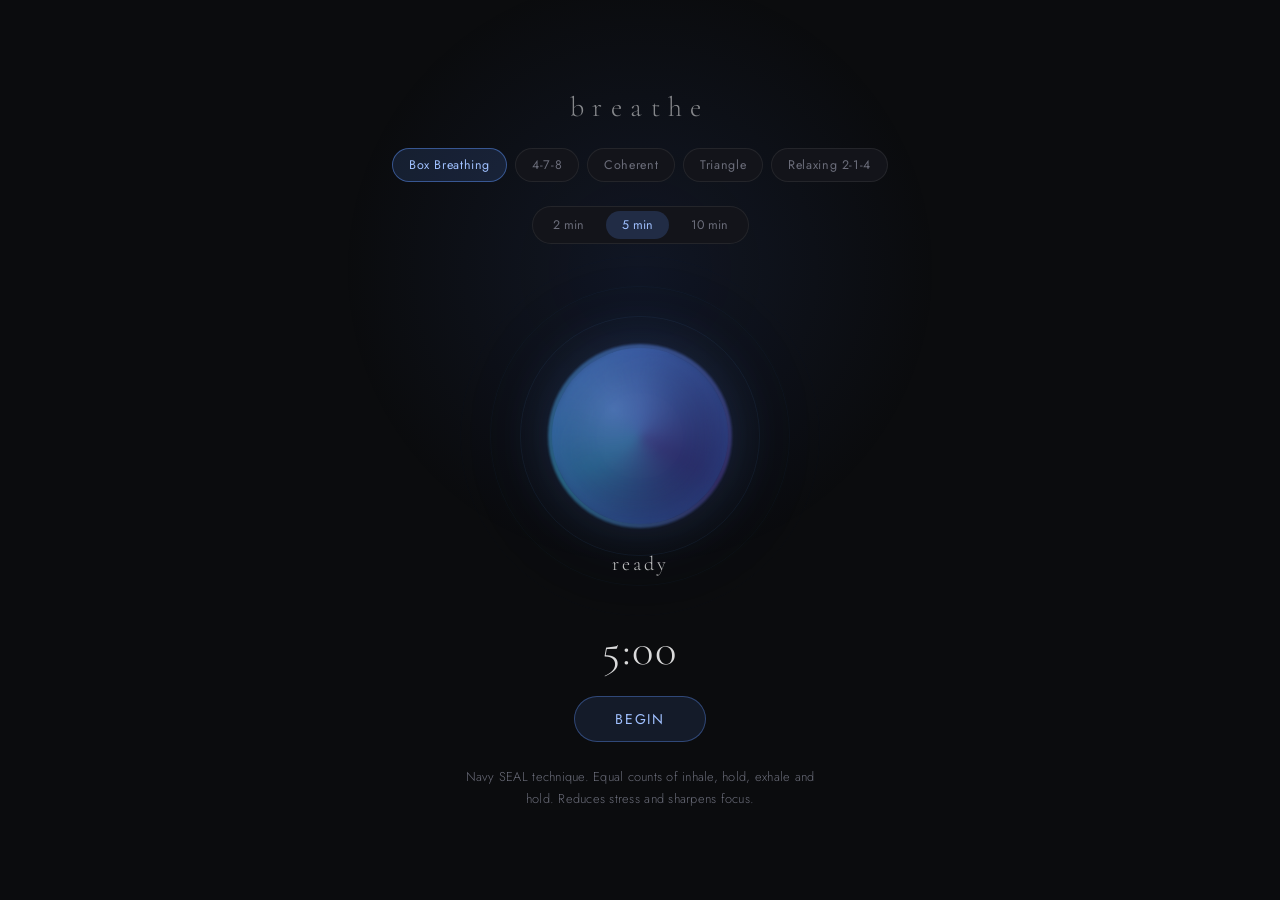
==== index.html @ 4fe9e1fa "feat: claude breathing v1.0" ====
<!doctype html>
<html lang="en">
  <head>
    <meta charset="UTF-8" />
    <meta name="viewport" content="width=device-width, initial-scale=1.0" />
    <title>Breathe</title>
    <link rel="stylesheet" href="./style/style.css" />
    <link
      href="https://fonts.googleapis.com/css2?family=Cormorant+Garamond:wght@300;400;500&family=Jost:wght@300;400;500&display=swap"
      rel="stylesheet"
    />
  </head>
  <body>
    <div class="bg-glow"></div>

    <div class="container">
      <header>
        <div class="logo">breathe</div>
      </header>

      <!-- Technique Selector -->
      <div class="technique-strip" id="technique-strip"></div>

      <!-- Duration Selector -->
      <div class="duration-strip">
        <button class="dur-btn" data-minutes="2">2 min</button>
        <button class="dur-btn active" data-minutes="5">5 min</button>
        <button class="dur-btn" data-minutes="10">10 min</button>
      </div>

      <!-- Central Orb -->
      <div class="orb-wrapper">
        <div class="orb-ring ring-3"></div>
        <div class="orb-ring ring-2"></div>
        <div class="orb-ring ring-1"></div>
        <div class="orb" id="orb">
          <div class="orb-core"></div>
        </div>
        <div class="phase-info">
          <div class="phase-label" id="phase-label">Ready</div>
          <div class="phase-count" id="phase-count"></div>
        </div>
      </div>

      <!-- Session Timer -->
      <div class="session-timer" id="session-timer">5:00</div>

      <!-- Start / Pause button -->
      <div class="controls">
        <button class="btn-main" id="btn-main">Begin</button>
        <button class="btn-reset" id="btn-reset" style="display: none">
          ↺
        </button>
      </div>

      <!-- Technique description -->
      <div class="technique-desc" id="technique-desc"></div>
    </div>

    <script src="./script/script.js"></script>
  </body>
</html>
---- style/style.css ----
/* ─── Reset & Base ─── */
*, *::before, *::after { box-sizing: border-box; margin: 0; padding: 0; }

:root {
  --bg: #0b0c0e;
  --surface: #13141a;
  --border: rgba(255,255,255,0.07);
  --text: #e8e8ec;
  --text-dim: #6b6d7a;
  --accent: #5b8def;
  --accent-glow: rgba(91, 141, 239, 0.35);
  --orb-min: 180px;
  --orb-scale: 1;
  --phase-progress: 0;
  font-size: 16px;
}

html, body {
  height: 100%;
  background: var(--bg);
  color: var(--text);
  font-family: 'Jost', sans-serif;
  font-weight: 300;
  display: flex;
  align-items: center;
  justify-content: center;
  overflow: hidden;
}

/* ─── Background ambient glow ─── */
.bg-glow {
  position: fixed;
  top: 30%;
  left: 50%;
  transform: translate(-50%, -50%);
  width: 600px;
  height: 600px;
  background: radial-gradient(ellipse, rgba(60, 100, 200, 0.12) 0%, transparent 70%);
  pointer-events: none;
  z-index: 0;
  transition: opacity 1s ease;
}

/* ─── Container ─── */
.container {
  position: relative;
  z-index: 1;
  display: flex;
  flex-direction: column;
  align-items: center;
  gap: 24px;
  width: 100%;
  max-width: 560px;
  padding: 24px 16px;
  user-select: none;
}

/* ─── Header ─── */
.logo {
  font-family: 'Cormorant Garamond', serif;
  font-weight: 300;
  font-size: 1.75rem;
  letter-spacing: 0.3em;
  color: rgba(255,255,255,0.5);
  text-transform: lowercase;
}

/* ─── Technique strip ─── */
.technique-strip {
  display: flex;
  gap: 8px;
  flex-wrap: wrap;
  justify-content: center;
}

.technique-btn {
  background: var(--surface);
  border: 1px solid var(--border);
  color: var(--text-dim);
  font-family: 'Jost', sans-serif;
  font-weight: 400;
  font-size: 0.78rem;
  letter-spacing: 0.05em;
  padding: 7px 16px;
  border-radius: 100px;
  cursor: pointer;
  transition: all 0.25s ease;
  outline: none;
}

.technique-btn:hover {
  border-color: rgba(255,255,255,0.15);
  color: var(--text);
}

.technique-btn.active {
  background: rgba(91, 141, 239, 0.15);
  border-color: rgba(91, 141, 239, 0.5);
  color: #a0c0ff;
}

/* ─── Duration strip ─── */
.duration-strip {
  display: flex;
  gap: 6px;
  background: var(--surface);
  border: 1px solid var(--border);
  border-radius: 100px;
  padding: 4px;
}

.dur-btn {
  background: transparent;
  border: none;
  color: var(--text-dim);
  font-family: 'Jost', sans-serif;
  font-size: 0.78rem;
  font-weight: 400;
  padding: 5px 16px;
  border-radius: 100px;
  cursor: pointer;
  transition: all 0.2s ease;
  outline: none;
}

.dur-btn:hover { color: var(--text); }

.dur-btn.active {
  background: rgba(91, 141, 239, 0.2);
  color: #a0c0ff;
}

/* ─── Orb area ─── */
.orb-wrapper {
  position: relative;
  width: 320px;
  height: 320px;
  display: flex;
  align-items: center;
  justify-content: center;
  margin: 8px 0;
}

/* Pulsing rings that sync with orb */
.orb-ring {
  position: absolute;
  border-radius: 50%;
  border: 1px solid rgba(91, 141, 239, 0.12);
  transform: scale(var(--orb-scale, 1));
  transition: transform var(--phase-duration, 4s) var(--phase-ease, ease-in-out),
              opacity 0.5s ease;
  pointer-events: none;
}

.ring-1 {
  width: calc(var(--orb-min) + 60px);
  height: calc(var(--orb-min) + 60px);
  opacity: 0.6;
}
.ring-2 {
  width: calc(var(--orb-min) + 120px);
  height: calc(var(--orb-min) + 120px);
  opacity: 0.3;
}
.ring-3 {
  width: calc(var(--orb-min) + 180px);
  height: calc(var(--orb-min) + 180px);
  opacity: 0.12;
}

/* ─── Orb ─── */
.orb {
  position: relative;
  width: var(--orb-min);
  height: var(--orb-min);
  border-radius: 50%;
  transform: scale(var(--orb-scale, 1));
  transition: transform var(--phase-duration, 4s) var(--phase-ease, ease-in-out);
  will-change: transform;
  cursor: pointer;
}

.orb::before {
  content: '';
  position: absolute;
  inset: -2px;
  border-radius: 50%;
  background: conic-gradient(
    from 0deg,
    rgba(91,141,239,0.6),
    rgba(120,80,220,0.4),
    rgba(60,180,220,0.6),
    rgba(91,141,239,0.6)
  );
  filter: blur(1px);
  opacity: 0.8;
  animation: spin 8s linear infinite;
  transition: opacity 0.5s ease;
}

.orb-core {
  position: absolute;
  inset: 2px;
  border-radius: 50%;
  background: radial-gradient(
    circle at 35% 35%,
    rgba(120, 160, 255, 0.4),
    rgba(60, 100, 200, 0.25) 40%,
    rgba(20, 30, 80, 0.9) 100%
  );
  backdrop-filter: blur(4px);
  box-shadow:
    inset 0 0 40px rgba(91, 141, 239, 0.3),
    0 0 60px rgba(91, 141, 239, 0.2),
    0 0 120px rgba(91, 141, 239, 0.08);
  transition: box-shadow 1s ease;
}

/* Phase label inside-ish (below orb) */
.phase-info {
  position: absolute;
  bottom: 0;
  left: 50%;
  transform: translateX(-50%);
  text-align: center;
  pointer-events: none;
}

.phase-label {
  font-family: 'Cormorant Garamond', serif;
  font-size: 1.25rem;
  font-weight: 300;
  letter-spacing: 0.15em;
  color: rgba(255,255,255,0.75);
  text-transform: lowercase;
  transition: opacity 0.3s ease;
}

.phase-count {
  font-size: 0.75rem;
  color: var(--text-dim);
  letter-spacing: 0.1em;
  margin-top: 2px;
  min-height: 18px;
  transition: opacity 0.3s ease;
}

/* ─── Session Timer ─── */
.session-timer {
  font-family: 'Cormorant Garamond', serif;
  font-size: 2.8rem;
  font-weight: 300;
  letter-spacing: 0.04em;
  color: rgba(255,255,255,0.85);
  line-height: 1;
}

/* ─── Controls ─── */
.controls {
  display: flex;
  align-items: center;
  gap: 12px;
}

.btn-main {
  background: rgba(91, 141, 239, 0.12);
  border: 1px solid rgba(91, 141, 239, 0.4);
  color: #a0c0ff;
  font-family: 'Jost', sans-serif;
  font-weight: 400;
  font-size: 0.88rem;
  letter-spacing: 0.12em;
  text-transform: uppercase;
  padding: 12px 40px;
  border-radius: 100px;
  cursor: pointer;
  transition: all 0.25s ease;
  outline: none;
}

.btn-main:hover {
  background: rgba(91, 141, 239, 0.22);
  box-shadow: 0 0 24px rgba(91, 141, 239, 0.2);
}

.btn-main.running {
  background: rgba(200, 100, 100, 0.08);
  border-color: rgba(200, 100, 100, 0.35);
  color: rgba(255, 160, 160, 0.85);
}

.btn-reset {
  background: var(--surface);
  border: 1px solid var(--border);
  color: var(--text-dim);
  font-size: 1.1rem;
  width: 38px;
  height: 38px;
  border-radius: 50%;
  cursor: pointer;
  transition: all 0.2s ease;
  outline: none;
  display: flex;
  align-items: center;
  justify-content: center;
}

.btn-reset:hover {
  color: var(--text);
  border-color: rgba(255,255,255,0.2);
}

/* ─── Technique description ─── */
.technique-desc {
  text-align: center;
  font-size: 0.8rem;
  color: var(--text-dim);
  line-height: 1.7;
  max-width: 380px;
  min-height: 44px;
  letter-spacing: 0.02em;
}

/* ─── Phase progress bar (thin ring at top of page) ─── */
.progress-bar {
  position: fixed;
  top: 0;
  left: 0;
  height: 2px;
  background: linear-gradient(90deg, #5b8def, #9b5de5);
  width: 0%;
  transition: width linear;
  z-index: 100;
}

/* ─── Animations ─── */
@keyframes spin {
  from { transform: rotate(0deg); }
  to { transform: rotate(360deg); }
}

/* Idle gentle pulse when not running */
@keyframes idle-breathe {
  0%, 100% { transform: scale(1); }
  50% { transform: scale(1.06); }
}

.orb.idle {
  animation: idle-breathe 4s ease-in-out infinite;
}
.orb.idle ~ .ring-1,
.orb-wrapper:has(.orb.idle) .orb-ring {
  animation: idle-breathe 4s ease-in-out infinite;
}

/* Responsive */
@media (max-height: 700px) {
  .container { gap: 16px; }
  .orb-wrapper { width: 260px; height: 260px; }
  :root { --orb-min: 140px; }
  .session-timer { font-size: 2.2rem; }
}
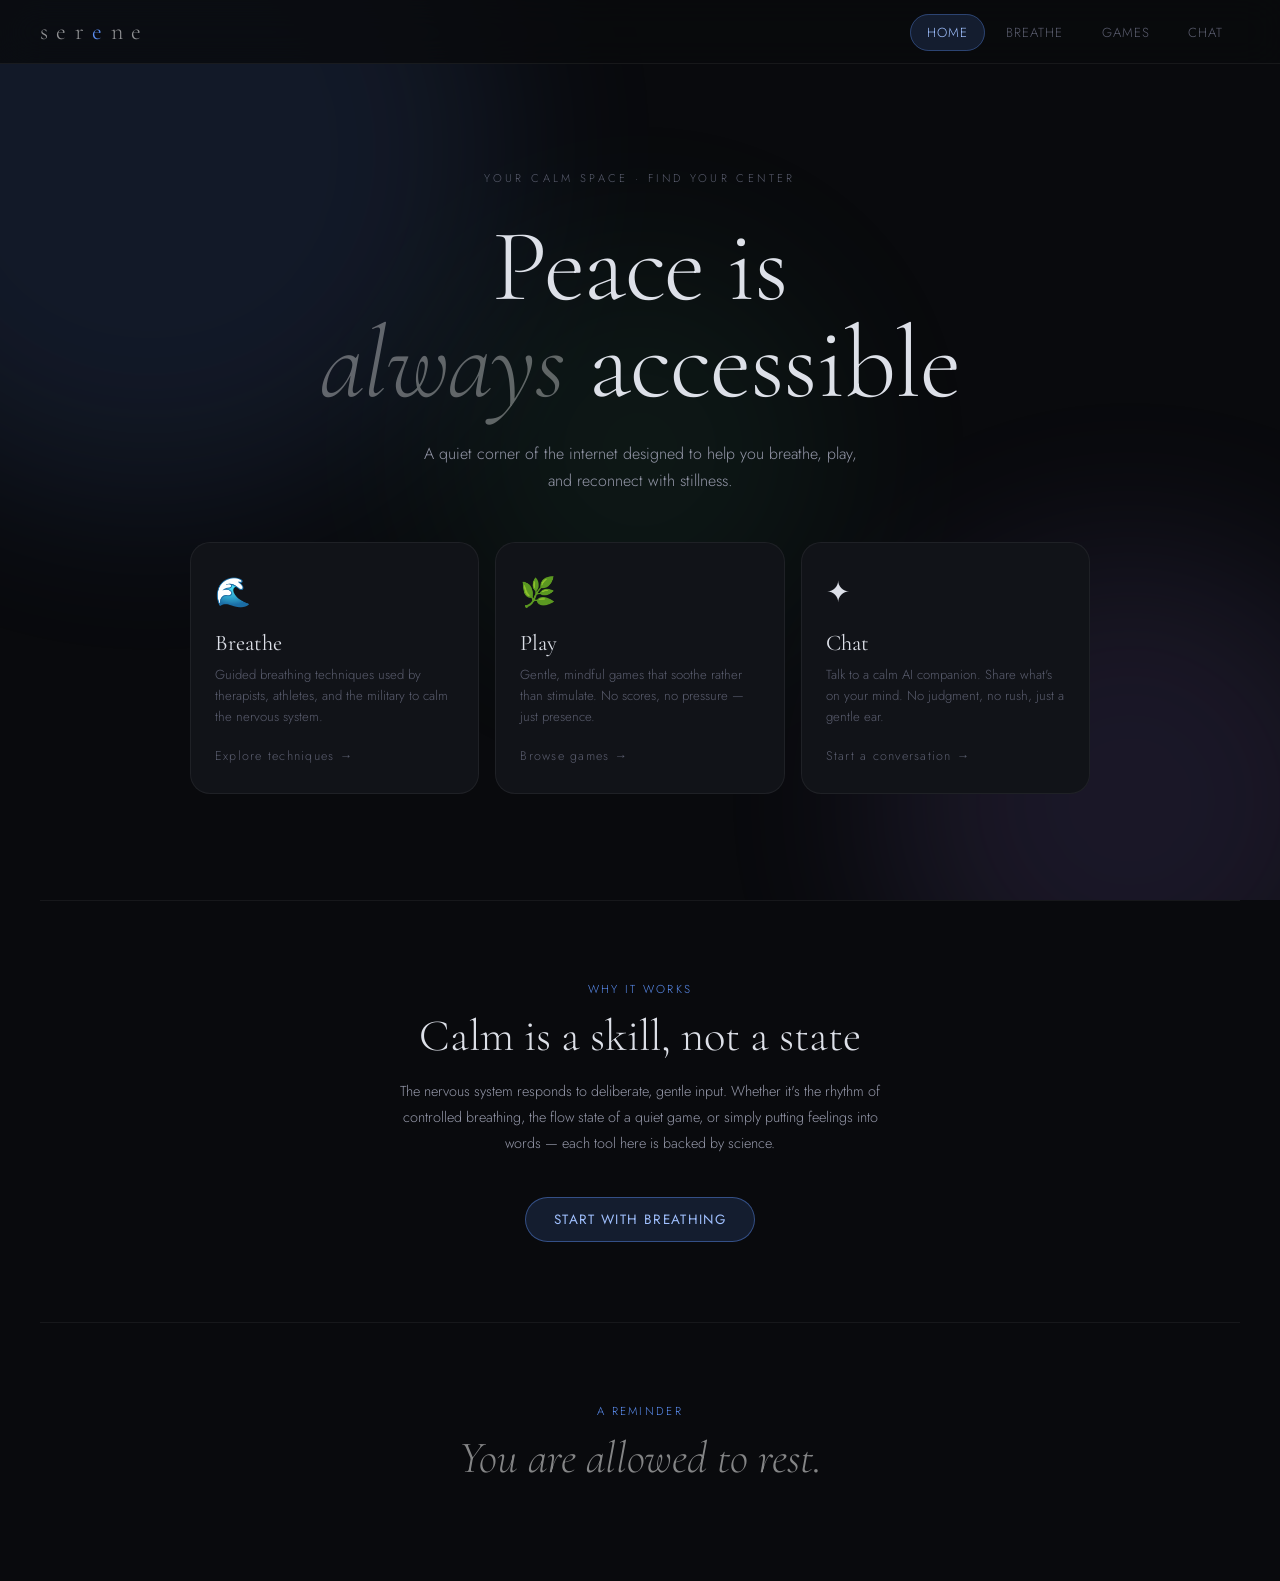
==== commit 8246d596: "feat: claude calm down app v2.0" ====
--- a/index.html
+++ b/index.html
@@ -1,62 +1,88 @@
-<!doctype html>
+<!DOCTYPE html>
 <html lang="en">
-  <head>
-    <meta charset="UTF-8" />
-    <meta name="viewport" content="width=device-width, initial-scale=1.0" />
-    <title>Breathe</title>
-    <link rel="stylesheet" href="./style/style.css" />
-    <link
-      href="https://fonts.googleapis.com/css2?family=Cormorant+Garamond:wght@300;400;500&family=Jost:wght@300;400;500&display=swap"
-      rel="stylesheet"
-    />
-  </head>
-  <body>
-    <div class="bg-glow"></div>
+<head>
+  <meta charset="UTF-8"/>
+  <meta name="viewport" content="width=device-width, initial-scale=1.0"/>
+  <title>Serene — Your Calm Space</title>
+  <link rel="stylesheet" href="style.css"/>
+  <link href="https://fonts.googleapis.com/css2?family=Cormorant+Garamond:ital,wght@0,300;0,400;0,500;1,300;1,400&family=Jost:wght@300;400;500&display=swap" rel="stylesheet"/>
+</head>
+<body>
 
-    <div class="container">
-      <header>
-        <div class="logo">breathe</div>
-      </header>
+<div class="ambient">
+  <div class="ambient-blob blob-1"></div>
+  <div class="ambient-blob blob-2"></div>
+  <div class="ambient-blob blob-3"></div>
+</div>
 
-      <!-- Technique Selector -->
-      <div class="technique-strip" id="technique-strip"></div>
+<nav>
+  <a class="nav-logo" href="index.html">ser<span>e</span>ne</a>
+  <ul class="nav-links">
+    <li><a href="index.html" class="active">Home</a></li>
+    <li><a href="breathing.html">Breathe</a></li>
+    <li><a href="games.html">Games</a></li>
+    <li><a href="chat.html">Chat</a></li>
+  </ul>
+</nav>
 
-      <!-- Duration Selector -->
-      <div class="duration-strip">
-        <button class="dur-btn" data-minutes="2">2 min</button>
-        <button class="dur-btn active" data-minutes="5">5 min</button>
-        <button class="dur-btn" data-minutes="10">10 min</button>
-      </div>
+<main class="page">
+  <section class="hero">
+    <p class="hero-eyebrow">Your calm space · Find your center</p>
+    <h1 class="hero-title">
+      Peace is<br/><em>always</em> accessible
+    </h1>
+    <p class="hero-sub">
+      A quiet corner of the internet designed to help you breathe, play, and reconnect with stillness.
+    </p>
 
-      <!-- Central Orb -->
-      <div class="orb-wrapper">
-        <div class="orb-ring ring-3"></div>
-        <div class="orb-ring ring-2"></div>
-        <div class="orb-ring ring-1"></div>
-        <div class="orb" id="orb">
-          <div class="orb-core"></div>
-        </div>
-        <div class="phase-info">
-          <div class="phase-label" id="phase-label">Ready</div>
-          <div class="phase-count" id="phase-count"></div>
-        </div>
-      </div>
+    <div class="hero-cards">
+      <a class="hero-card" href="breathing.html" data-color="blue">
+        <span class="hero-card-icon">🌊</span>
+        <div class="hero-card-title">Breathe</div>
+        <div class="hero-card-desc">Guided breathing techniques used by therapists, athletes, and the military to calm the nervous system.</div>
+        <div class="hero-card-arrow">Explore techniques →</div>
+      </a>
+      <a class="hero-card" href="games.html" data-color="green">
+        <span class="hero-card-icon">🌿</span>
+        <div class="hero-card-title">Play</div>
+        <div class="hero-card-desc">Gentle, mindful games that soothe rather than stimulate. No scores, no pressure — just presence.</div>
+        <div class="hero-card-arrow">Browse games →</div>
+      </a>
+      <a class="hero-card" href="chat.html" data-color="purple">
+        <span class="hero-card-icon">✦</span>
+        <div class="hero-card-title">Chat</div>
+        <div class="hero-card-desc">Talk to a calm AI companion. Share what's on your mind. No judgment, no rush, just a gentle ear.</div>
+        <div class="hero-card-arrow">Start a conversation →</div>
+      </a>
+    </div>
+  </section>
 
-      <!-- Session Timer -->
-      <div class="session-timer" id="session-timer">5:00</div>
+  <div class="divider"></div>
 
-      <!-- Start / Pause button -->
-      <div class="controls">
-        <button class="btn-main" id="btn-main">Begin</button>
-        <button class="btn-reset" id="btn-reset" style="display: none">
-          ↺
-        </button>
-      </div>
+  <section class="home-section reveal">
+    <div class="eyebrow">Why it works</div>
+    <h2 class="home-section-title">Calm is a skill, not a state</h2>
+    <p class="home-section-sub">
+      The nervous system responds to deliberate, gentle input. Whether it's the rhythm of controlled breathing, the flow state of a quiet game, or simply putting feelings into words — each tool here is backed by science.
+    </p>
+    <a href="breathing.html" class="btn btn-primary" style="margin: 0 auto; display:inline-flex;">Start with breathing</a>
+  </section>
 
-      <!-- Technique description -->
-      <div class="technique-desc" id="technique-desc"></div>
-    </div>
+  <div class="divider"></div>
 
-    <script src="./script/script.js"></script>
-  </body>
+  <section class="home-section reveal">
+    <div class="eyebrow">A reminder</div>
+    <h2 class="home-section-title" style="font-style:italic; color: rgba(255,255,255,0.5);">You are allowed to rest.</h2>
+  </section>
+</main>
+
+<script>
+  // Scroll reveal
+  const reveals = document.querySelectorAll('.reveal');
+  const io = new IntersectionObserver(entries => {
+    entries.forEach(e => { if (e.isIntersecting) { e.target.classList.add('visible'); io.unobserve(e.target); } });
+  }, { threshold: 0.15 });
+  reveals.forEach(r => io.observe(r));
+</script>
+</body>
 </html>
--- a/style.css
+++ b/style.css
@@ -0,0 +1,953 @@
+/* ─── Reset ─── */
+*, *::before, *::after { box-sizing: border-box; margin: 0; padding: 0; }
+
+:root {
+  --bg: #090a0d;
+  --surface: #111318;
+  --surface2: #181b22;
+  --border: rgba(255,255,255,0.06);
+  --border-hover: rgba(255,255,255,0.14);
+  --text: #dde0e8;
+  --text-dim: #5a5d6e;
+  --text-mid: #9497a8;
+  --accent: #5b8def;
+  --accent-soft: rgba(91,141,239,0.15);
+  --accent-glow: rgba(91,141,239,0.35);
+  --green: #4ecb8d;
+  --purple: #9b7de8;
+  --rose: #e87d9b;
+  font-size: 16px;
+}
+
+html { scroll-behavior: smooth; }
+
+body {
+  background: var(--bg);
+  color: var(--text);
+  font-family: 'Jost', sans-serif;
+  font-weight: 300;
+  min-height: 100vh;
+  display: flex;
+  flex-direction: column;
+}
+
+/* ─── Ambient BG ─── */
+.ambient {
+  position: fixed;
+  top: 0; left: 0;
+  width: 100%; height: 100%;
+  pointer-events: none;
+  z-index: 0;
+  overflow: hidden;
+}
+.ambient-blob {
+  position: absolute;
+  border-radius: 50%;
+  filter: blur(90px);
+  opacity: 0.12;
+}
+.blob-1 {
+  width: 700px; height: 700px;
+  top: -200px; left: -200px;
+  background: var(--accent);
+  animation: drift 18s ease-in-out infinite alternate;
+}
+.blob-2 {
+  width: 500px; height: 500px;
+  bottom: -150px; right: -100px;
+  background: var(--purple);
+  animation: drift 22s ease-in-out infinite alternate-reverse;
+}
+.blob-3 {
+  width: 400px; height: 400px;
+  top: 50%; left: 50%;
+  transform: translate(-50%,-50%);
+  background: var(--green);
+  opacity: 0.07;
+  animation: drift 28s ease-in-out infinite alternate;
+}
+
+@keyframes drift {
+  0%   { transform: translate(0, 0) scale(1); }
+  100% { transform: translate(60px, 40px) scale(1.1); }
+}
+
+/* ─── Nav ─── */
+nav {
+  position: fixed;
+  top: 0; left: 0; right: 0;
+  z-index: 100;
+  display: flex;
+  align-items: center;
+  justify-content: space-between;
+  padding: 0 40px;
+  height: 64px;
+  background: rgba(9, 10, 13, 0.8);
+  backdrop-filter: blur(20px);
+  border-bottom: 1px solid var(--border);
+}
+
+.nav-logo {
+  font-family: 'Cormorant Garamond', serif;
+  font-weight: 300;
+  font-size: 1.5rem;
+  letter-spacing: 0.35em;
+  color: rgba(255,255,255,0.55);
+  text-decoration: none;
+  text-transform: lowercase;
+}
+.nav-logo span { color: var(--accent); }
+
+.nav-links {
+  display: flex;
+  gap: 4px;
+  list-style: none;
+}
+.nav-links a {
+  text-decoration: none;
+  color: var(--text-dim);
+  font-size: 0.82rem;
+  letter-spacing: 0.08em;
+  text-transform: uppercase;
+  padding: 8px 16px;
+  border-radius: 100px;
+  border: 1px solid transparent;
+  transition: all 0.2s ease;
+}
+.nav-links a:hover {
+  color: var(--text);
+  border-color: var(--border);
+}
+.nav-links a.active {
+  color: #a0c0ff;
+  background: var(--accent-soft);
+  border-color: rgba(91,141,239,0.35);
+}
+
+/* ─── Page wrapper ─── */
+.page {
+  position: relative;
+  z-index: 1;
+  flex: 1;
+  padding-top: 64px;
+}
+
+/* ─── Shared typography ─── */
+.serif { font-family: 'Cormorant Garamond', serif; }
+
+h1, h2, h3 { font-weight: 300; }
+
+.eyebrow {
+  font-size: 0.72rem;
+  letter-spacing: 0.2em;
+  text-transform: uppercase;
+  color: var(--accent);
+  margin-bottom: 12px;
+}
+
+/* ─── Shared section ─── */
+.section {
+  max-width: 1100px;
+  margin: 0 auto;
+  padding: 80px 40px;
+}
+.section-sm {
+  max-width: 680px;
+  margin: 0 auto;
+  padding: 60px 40px;
+}
+
+/* ─── Cards ─── */
+.card {
+  background: var(--surface);
+  border: 1px solid var(--border);
+  border-radius: 16px;
+  transition: border-color 0.25s, box-shadow 0.25s;
+}
+.card:hover {
+  border-color: var(--border-hover);
+  box-shadow: 0 8px 40px rgba(0,0,0,0.4);
+}
+
+/* ─── Pill badge ─── */
+.pill {
+  display: inline-block;
+  font-size: 0.7rem;
+  letter-spacing: 0.1em;
+  text-transform: uppercase;
+  padding: 3px 10px;
+  border-radius: 100px;
+  border: 1px solid;
+}
+.pill-blue  { color: var(--accent); border-color: rgba(91,141,239,0.4); background: rgba(91,141,239,0.08); }
+.pill-green { color: var(--green);  border-color: rgba(78,203,141,0.4); background: rgba(78,203,141,0.08); }
+.pill-purple{ color: var(--purple); border-color: rgba(155,125,232,0.4); background: rgba(155,125,232,0.08); }
+.pill-rose  { color: var(--rose);   border-color: rgba(232,125,155,0.4); background: rgba(232,125,155,0.08); }
+
+/* ─── Buttons ─── */
+.btn {
+  display: inline-flex;
+  align-items: center;
+  gap: 8px;
+  text-decoration: none;
+  font-family: 'Jost', sans-serif;
+  font-weight: 400;
+  font-size: 0.84rem;
+  letter-spacing: 0.1em;
+  text-transform: uppercase;
+  padding: 12px 28px;
+  border-radius: 100px;
+  border: 1px solid;
+  cursor: pointer;
+  transition: all 0.2s ease;
+  outline: none;
+}
+.btn-primary {
+  background: var(--accent-soft);
+  border-color: rgba(91,141,239,0.45);
+  color: #a0c0ff;
+}
+.btn-primary:hover {
+  background: rgba(91,141,239,0.25);
+  box-shadow: 0 0 28px rgba(91,141,239,0.2);
+}
+.btn-ghost {
+  background: transparent;
+  border-color: var(--border-hover);
+  color: var(--text-mid);
+}
+.btn-ghost:hover {
+  border-color: rgba(255,255,255,0.2);
+  color: var(--text);
+}
+
+/* ─── Divider ─── */
+.divider {
+  height: 1px;
+  background: var(--border);
+  margin: 0 40px;
+}
+
+/* ─── Scroll reveal ─── */
+.reveal {
+  opacity: 0;
+  transform: translateY(24px);
+  transition: opacity 0.7s ease, transform 0.7s ease;
+}
+.reveal.visible {
+  opacity: 1;
+  transform: none;
+}
+
+/* ─── Responsive nav ─── */
+@media (max-width: 600px) {
+  nav { padding: 0 20px; }
+  .nav-links a { padding: 7px 10px; font-size: 0.74rem; }
+  .section { padding: 60px 20px; }
+}
+
+
+/* ══════════════════════════════════════════════
+   HOME PAGE
+══════════════════════════════════════════════ */
+
+.hero {
+  display: flex;
+  flex-direction: column;
+  align-items: center;
+  justify-content: center;
+  text-align: center;
+  min-height: calc(100vh - 64px);
+  padding: 80px 40px;
+  gap: 0;
+}
+
+.hero-eyebrow {
+  font-size: 0.7rem;
+  letter-spacing: 0.3em;
+  text-transform: uppercase;
+  color: var(--text-dim);
+  margin-bottom: 32px;
+  animation: fadeUp 1s ease both;
+}
+
+.hero-title {
+  font-family: 'Cormorant Garamond', serif;
+  font-size: clamp(3.5rem, 8vw, 7rem);
+  font-weight: 300;
+  line-height: 0.95;
+  letter-spacing: -0.01em;
+  color: var(--text);
+  margin-bottom: 28px;
+  animation: fadeUp 1s 0.1s ease both;
+}
+.hero-title em {
+  font-style: italic;
+  color: rgba(255,255,255,0.35);
+}
+
+.hero-sub {
+  font-size: 1rem;
+  color: var(--text-mid);
+  line-height: 1.7;
+  max-width: 460px;
+  margin-bottom: 48px;
+  animation: fadeUp 1s 0.2s ease both;
+}
+
+.hero-cards {
+  display: grid;
+  grid-template-columns: repeat(3, 1fr);
+  gap: 16px;
+  max-width: 900px;
+  width: 100%;
+  animation: fadeUp 1s 0.35s ease both;
+}
+
+.hero-card {
+  background: var(--surface);
+  border: 1px solid var(--border);
+  border-radius: 20px;
+  padding: 28px 24px;
+  text-decoration: none;
+  color: inherit;
+  text-align: left;
+  transition: all 0.3s ease;
+  position: relative;
+  overflow: hidden;
+}
+.hero-card::before {
+  content: '';
+  position: absolute;
+  inset: 0;
+  border-radius: 20px;
+  opacity: 0;
+  transition: opacity 0.3s;
+}
+.hero-card:hover { transform: translateY(-4px); border-color: var(--border-hover); }
+.hero-card:hover::before { opacity: 1; }
+
+.hero-card-icon {
+  font-size: 1.8rem;
+  margin-bottom: 16px;
+  display: block;
+}
+.hero-card-title {
+  font-family: 'Cormorant Garamond', serif;
+  font-size: 1.4rem;
+  font-weight: 400;
+  color: var(--text);
+  margin-bottom: 8px;
+}
+.hero-card-desc {
+  font-size: 0.82rem;
+  color: var(--text-dim);
+  line-height: 1.6;
+}
+.hero-card-arrow {
+  margin-top: 20px;
+  font-size: 0.78rem;
+  letter-spacing: 0.1em;
+  color: var(--text-dim);
+}
+
+.hero-card[data-color="blue"]:hover  { box-shadow: 0 12px 50px rgba(91,141,239,0.12); border-color: rgba(91,141,239,0.3); }
+.hero-card[data-color="green"]:hover { box-shadow: 0 12px 50px rgba(78,203,141,0.12); border-color: rgba(78,203,141,0.3); }
+.hero-card[data-color="purple"]:hover{ box-shadow: 0 12px 50px rgba(155,125,232,0.12);border-color: rgba(155,125,232,0.3);}
+
+/* ─── home scroll section ─── */
+.home-section {
+  max-width: 900px;
+  margin: 0 auto;
+  padding: 80px 40px;
+  text-align: center;
+}
+.home-section-title {
+  font-family: 'Cormorant Garamond', serif;
+  font-size: clamp(1.8rem, 4vw, 2.8rem);
+  font-weight: 300;
+  margin-bottom: 16px;
+  color: var(--text);
+}
+.home-section-sub {
+  font-size: 0.9rem;
+  color: var(--text-mid);
+  line-height: 1.8;
+  max-width: 480px;
+  margin: 0 auto 40px;
+}
+
+@keyframes fadeUp {
+  from { opacity: 0; transform: translateY(20px); }
+  to   { opacity: 1; transform: translateY(0); }
+}
+
+@media (max-width: 700px) {
+  .hero-cards { grid-template-columns: 1fr; }
+}
+
+
+/* ══════════════════════════════════════════════
+   BREATHING PAGE
+══════════════════════════════════════════════ */
+
+.breathe-layout {
+  max-width: 600px;
+  margin: 0 auto;
+  padding: 40px 20px 80px;
+  display: flex;
+  flex-direction: column;
+  align-items: center;
+  gap: 24px;
+}
+
+.breathe-heading {
+  text-align: center;
+  padding: 40px 0 0;
+}
+.breathe-heading h1 {
+  font-family: 'Cormorant Garamond', serif;
+  font-size: 2.2rem;
+  font-weight: 300;
+  letter-spacing: 0.04em;
+  color: var(--text);
+  margin-bottom: 6px;
+}
+.breathe-heading p {
+  font-size: 0.84rem;
+  color: var(--text-dim);
+  letter-spacing: 0.04em;
+}
+
+.technique-strip {
+  display: flex;
+  gap: 8px;
+  flex-wrap: wrap;
+  justify-content: center;
+}
+.technique-btn {
+  background: var(--surface);
+  border: 1px solid var(--border);
+  color: var(--text-dim);
+  font-family: 'Jost', sans-serif;
+  font-weight: 400;
+  font-size: 0.78rem;
+  letter-spacing: 0.05em;
+  padding: 7px 16px;
+  border-radius: 100px;
+  cursor: pointer;
+  transition: all 0.25s ease;
+  outline: none;
+}
+.technique-btn:hover { border-color: var(--border-hover); color: var(--text); }
+.technique-btn.active {
+  background: var(--accent-soft);
+  border-color: rgba(91,141,239,0.5);
+  color: #a0c0ff;
+}
+
+.duration-strip {
+  display: flex;
+  gap: 6px;
+  background: var(--surface);
+  border: 1px solid var(--border);
+  border-radius: 100px;
+  padding: 4px;
+}
+.dur-btn {
+  background: transparent;
+  border: none;
+  color: var(--text-dim);
+  font-family: 'Jost', sans-serif;
+  font-size: 0.78rem;
+  font-weight: 400;
+  padding: 5px 16px;
+  border-radius: 100px;
+  cursor: pointer;
+  transition: all 0.2s ease;
+  outline: none;
+}
+.dur-btn:hover { color: var(--text); }
+.dur-btn.active { background: rgba(91,141,239,0.2); color: #a0c0ff; }
+
+.orb-wrapper {
+  position: relative;
+  width: 300px;
+  height: 300px;
+  display: flex;
+  align-items: center;
+  justify-content: center;
+}
+.orb-ring {
+  position: absolute;
+  border-radius: 50%;
+  border: 1px solid rgba(91,141,239,0.1);
+  transform: scale(var(--orb-scale, 1));
+  transition: transform var(--phase-duration, 4s) var(--phase-ease, ease-in-out);
+}
+.ring-1 { width: 230px; height: 230px; opacity: 0.6; }
+.ring-2 { width: 270px; height: 270px; opacity: 0.3; }
+.ring-3 { width: 300px; height: 300px; opacity: 0.12; }
+
+.orb {
+  position: relative;
+  width: 170px; height: 170px;
+  border-radius: 50%;
+  transform: scale(var(--orb-scale, 1));
+  transition: transform var(--phase-duration, 4s) var(--phase-ease, ease-in-out);
+  will-change: transform;
+}
+.orb::before {
+  content: '';
+  position: absolute;
+  inset: -2px;
+  border-radius: 50%;
+  background: conic-gradient(from 0deg, rgba(91,141,239,0.6), rgba(120,80,220,0.4), rgba(60,180,220,0.6), rgba(91,141,239,0.6));
+  filter: blur(1px);
+  opacity: 0.85;
+  animation: orbspin 8s linear infinite;
+}
+.orb-core {
+  position: absolute;
+  inset: 2px;
+  border-radius: 50%;
+  background: radial-gradient(circle at 35% 35%, rgba(120,160,255,0.35), rgba(60,100,200,0.22) 40%, rgba(14,18,40,0.95) 100%);
+  box-shadow: inset 0 0 40px rgba(91,141,239,0.3), 0 0 60px rgba(91,141,239,0.15), 0 0 120px rgba(91,141,239,0.07);
+}
+.phase-info {
+  position: absolute;
+  bottom: -8px;
+  left: 50%;
+  transform: translateX(-50%);
+  text-align: center;
+  white-space: nowrap;
+}
+.phase-label {
+  font-family: 'Cormorant Garamond', serif;
+  font-size: 1.1rem;
+  font-weight: 300;
+  letter-spacing: 0.15em;
+  color: rgba(255,255,255,0.75);
+  text-transform: lowercase;
+}
+.phase-count {
+  font-size: 0.72rem;
+  color: var(--text-dim);
+  letter-spacing: 0.1em;
+  margin-top: 2px;
+  min-height: 16px;
+}
+
+.session-timer {
+  font-family: 'Cormorant Garamond', serif;
+  font-size: 3rem;
+  font-weight: 300;
+  letter-spacing: 0.04em;
+  color: rgba(255,255,255,0.85);
+}
+
+.breathe-controls {
+  display: flex;
+  align-items: center;
+  gap: 12px;
+}
+.btn-breathe {
+  background: var(--accent-soft);
+  border: 1px solid rgba(91,141,239,0.4);
+  color: #a0c0ff;
+  font-family: 'Jost', sans-serif;
+  font-weight: 400;
+  font-size: 0.84rem;
+  letter-spacing: 0.12em;
+  text-transform: uppercase;
+  padding: 12px 40px;
+  border-radius: 100px;
+  cursor: pointer;
+  transition: all 0.25s ease;
+  outline: none;
+}
+.btn-breathe:hover { background: rgba(91,141,239,0.25); box-shadow: 0 0 28px rgba(91,141,239,0.18); }
+.btn-breathe.running {
+  background: rgba(200,100,100,0.08);
+  border-color: rgba(200,100,100,0.35);
+  color: rgba(255,160,160,0.85);
+}
+.btn-reset-b {
+  background: var(--surface);
+  border: 1px solid var(--border);
+  color: var(--text-dim);
+  font-size: 1.1rem;
+  width: 38px; height: 38px;
+  border-radius: 50%;
+  cursor: pointer;
+  transition: all 0.2s ease;
+  outline: none;
+  display: flex; align-items: center; justify-content: center;
+}
+.btn-reset-b:hover { color: var(--text); border-color: var(--border-hover); }
+
+.technique-desc {
+  text-align: center;
+  font-size: 0.8rem;
+  color: var(--text-dim);
+  line-height: 1.75;
+  max-width: 380px;
+  min-height: 48px;
+  letter-spacing: 0.02em;
+}
+
+@keyframes orbspin {
+  from { transform: rotate(0deg); }
+  to   { transform: rotate(360deg); }
+}
+@keyframes idle-breathe {
+  0%,100% { transform: scale(1); }
+  50%      { transform: scale(1.07); }
+}
+.orb.idle { animation: idle-breathe 4s ease-in-out infinite; }
+
+
+/* ══════════════════════════════════════════════
+   GAMES PAGE
+══════════════════════════════════════════════ */
+
+.games-header {
+  text-align: center;
+  padding: 60px 20px 0;
+}
+.games-header h1 {
+  font-family: 'Cormorant Garamond', serif;
+  font-size: clamp(2rem, 5vw, 3.5rem);
+  font-weight: 300;
+  margin-bottom: 10px;
+}
+.games-header p {
+  font-size: 0.88rem;
+  color: var(--text-mid);
+  max-width: 440px;
+  margin: 0 auto;
+  line-height: 1.7;
+}
+
+.games-grid {
+  display: grid;
+  grid-template-columns: repeat(auto-fill, minmax(280px, 1fr));
+  gap: 16px;
+  max-width: 1100px;
+  margin: 0 auto;
+  padding: 48px 40px 80px;
+}
+
+.game-card {
+  background: var(--surface);
+  border: 1px solid var(--border);
+  border-radius: 18px;
+  overflow: hidden;
+  text-decoration: none;
+  color: inherit;
+  display: flex;
+  flex-direction: column;
+  transition: all 0.3s ease;
+  cursor: pointer;
+}
+.game-card:hover {
+  border-color: var(--border-hover);
+  transform: translateY(-3px);
+  box-shadow: 0 12px 40px rgba(0,0,0,0.5);
+}
+
+.game-thumb {
+  height: 130px;
+  display: flex;
+  align-items: center;
+  justify-content: center;
+  font-size: 3rem;
+  position: relative;
+  overflow: hidden;
+}
+.game-thumb-inner {
+  position: absolute;
+  inset: 0;
+  display: flex;
+  align-items: center;
+  justify-content: center;
+}
+
+.game-body {
+  padding: 18px 20px 20px;
+  flex: 1;
+  display: flex;
+  flex-direction: column;
+  gap: 6px;
+}
+.game-title {
+  font-family: 'Cormorant Garamond', serif;
+  font-size: 1.2rem;
+  font-weight: 400;
+  color: var(--text);
+}
+.game-desc {
+  font-size: 0.79rem;
+  color: var(--text-dim);
+  line-height: 1.65;
+  flex: 1;
+}
+.game-footer {
+  display: flex;
+  align-items: center;
+  justify-content: space-between;
+  margin-top: 14px;
+}
+.game-link-btn {
+  font-size: 0.75rem;
+  letter-spacing: 0.08em;
+  text-transform: uppercase;
+  color: var(--text-mid);
+  text-decoration: none;
+  display: flex;
+  align-items: center;
+  gap: 6px;
+  transition: color 0.2s;
+}
+.game-link-btn:hover { color: var(--text); }
+
+/* Embedded game area */
+.game-embed-section {
+  max-width: 1100px;
+  margin: 0 auto;
+  padding: 0 40px 80px;
+}
+.embed-title {
+  font-family: 'Cormorant Garamond', serif;
+  font-size: 1.5rem;
+  font-weight: 300;
+  margin-bottom: 16px;
+  color: var(--text);
+}
+.embed-box {
+  border-radius: 16px;
+  overflow: hidden;
+  border: 1px solid var(--border);
+  background: var(--surface);
+  aspect-ratio: 16/9;
+}
+.embed-box iframe {
+  width: 100%; height: 100%;
+  border: none;
+  display: block;
+}
+
+@media (max-width: 600px) {
+  .games-grid { padding: 32px 16px 60px; }
+  .game-embed-section { padding: 0 16px 60px; }
+}
+
+
+/* ══════════════════════════════════════════════
+   CHAT PAGE
+══════════════════════════════════════════════ */
+
+.chat-layout {
+  max-width: 780px;
+  margin: 0 auto;
+  height: calc(100vh - 64px);
+  display: flex;
+  flex-direction: column;
+  padding: 0 20px;
+}
+
+.chat-header {
+  padding: 28px 0 20px;
+  border-bottom: 1px solid var(--border);
+  display: flex;
+  align-items: flex-end;
+  justify-content: space-between;
+  flex-shrink: 0;
+}
+.chat-header-left h1 {
+  font-family: 'Cormorant Garamond', serif;
+  font-size: 1.6rem;
+  font-weight: 300;
+  margin-bottom: 4px;
+}
+.chat-header-left p {
+  font-size: 0.79rem;
+  color: var(--text-dim);
+}
+.chat-status {
+  display: flex;
+  align-items: center;
+  gap: 7px;
+  font-size: 0.76rem;
+  color: var(--green);
+}
+.status-dot {
+  width: 7px; height: 7px;
+  border-radius: 50%;
+  background: var(--green);
+  box-shadow: 0 0 8px var(--green);
+  animation: pulse-dot 2s ease-in-out infinite;
+}
+@keyframes pulse-dot {
+  0%,100% { opacity: 1; }
+  50%      { opacity: 0.4; }
+}
+
+.chat-messages {
+  flex: 1;
+  overflow-y: auto;
+  padding: 24px 0;
+  display: flex;
+  flex-direction: column;
+  gap: 20px;
+  scrollbar-width: thin;
+  scrollbar-color: var(--surface2) transparent;
+}
+
+.msg {
+  display: flex;
+  gap: 12px;
+  animation: fadeUp 0.4s ease both;
+}
+.msg.user { flex-direction: row-reverse; }
+
+.msg-avatar {
+  width: 32px; height: 32px;
+  border-radius: 50%;
+  flex-shrink: 0;
+  display: flex;
+  align-items: center;
+  justify-content: center;
+  font-size: 0.8rem;
+  margin-top: 2px;
+}
+.msg-avatar.ai-av {
+  background: linear-gradient(135deg, rgba(91,141,239,0.3), rgba(155,125,232,0.3));
+  border: 1px solid rgba(91,141,239,0.3);
+  color: #a0c0ff;
+}
+.msg-avatar.user-av {
+  background: var(--surface2);
+  border: 1px solid var(--border);
+  color: var(--text-mid);
+}
+
+.msg-bubble {
+  max-width: 75%;
+  padding: 12px 16px;
+  border-radius: 16px;
+  font-size: 0.9rem;
+  line-height: 1.7;
+  border: 1px solid var(--border);
+}
+.msg.ai .msg-bubble {
+  background: var(--surface);
+  border-radius: 4px 16px 16px 16px;
+  color: var(--text);
+}
+.msg.user .msg-bubble {
+  background: rgba(91,141,239,0.12);
+  border-color: rgba(91,141,239,0.25);
+  border-radius: 16px 4px 16px 16px;
+  color: var(--text);
+}
+
+.typing-indicator {
+  display: flex;
+  gap: 5px;
+  align-items: center;
+  padding: 14px 16px;
+  background: var(--surface);
+  border: 1px solid var(--border);
+  border-radius: 4px 16px 16px 16px;
+  width: fit-content;
+}
+.typing-dot {
+  width: 6px; height: 6px;
+  border-radius: 50%;
+  background: var(--text-dim);
+  animation: typing-bounce 1.2s ease-in-out infinite;
+}
+.typing-dot:nth-child(2) { animation-delay: 0.2s; }
+.typing-dot:nth-child(3) { animation-delay: 0.4s; }
+@keyframes typing-bounce {
+  0%,60%,100% { transform: translateY(0); opacity: 0.4; }
+  30%          { transform: translateY(-6px); opacity: 1; }
+}
+
+.chat-footer {
+  padding: 16px 0 20px;
+  border-top: 1px solid var(--border);
+  flex-shrink: 0;
+}
+.chat-suggestions {
+  display: flex;
+  gap: 8px;
+  flex-wrap: wrap;
+  margin-bottom: 12px;
+}
+.suggestion-chip {
+  background: var(--surface);
+  border: 1px solid var(--border);
+  color: var(--text-dim);
+  font-family: 'Jost', sans-serif;
+  font-size: 0.75rem;
+  padding: 5px 12px;
+  border-radius: 100px;
+  cursor: pointer;
+  transition: all 0.2s;
+  outline: none;
+  white-space: nowrap;
+}
+.suggestion-chip:hover { border-color: var(--border-hover); color: var(--text); }
+
+.chat-input-row {
+  display: flex;
+  gap: 10px;
+  align-items: flex-end;
+}
+.chat-input {
+  flex: 1;
+  background: var(--surface);
+  border: 1px solid var(--border);
+  border-radius: 14px;
+  color: var(--text);
+  font-family: 'Jost', sans-serif;
+  font-size: 0.9rem;
+  font-weight: 300;
+  padding: 12px 16px;
+  resize: none;
+  outline: none;
+  line-height: 1.5;
+  max-height: 120px;
+  transition: border-color 0.2s;
+  scrollbar-width: none;
+}
+.chat-input:focus { border-color: rgba(91,141,239,0.4); }
+.chat-input::placeholder { color: var(--text-dim); }
+
+.chat-send-btn {
+  width: 42px; height: 42px;
+  flex-shrink: 0;
+  background: var(--accent-soft);
+  border: 1px solid rgba(91,141,239,0.4);
+  border-radius: 12px;
+  color: #a0c0ff;
+  cursor: pointer;
+  transition: all 0.2s;
+  outline: none;
+  display: flex;
+  align-items: center;
+  justify-content: center;
+  font-size: 1rem;
+}
+.chat-send-btn:hover { background: rgba(91,141,239,0.25); box-shadow: 0 0 20px rgba(91,141,239,0.15); }
+.chat-send-btn:disabled { opacity: 0.4; cursor: not-allowed; }
+
+.chat-disclaimer {
+  text-align: center;
+  font-size: 0.7rem;
+  color: var(--text-dim);
+  margin-top: 10px;
+  line-height: 1.5;
+}
